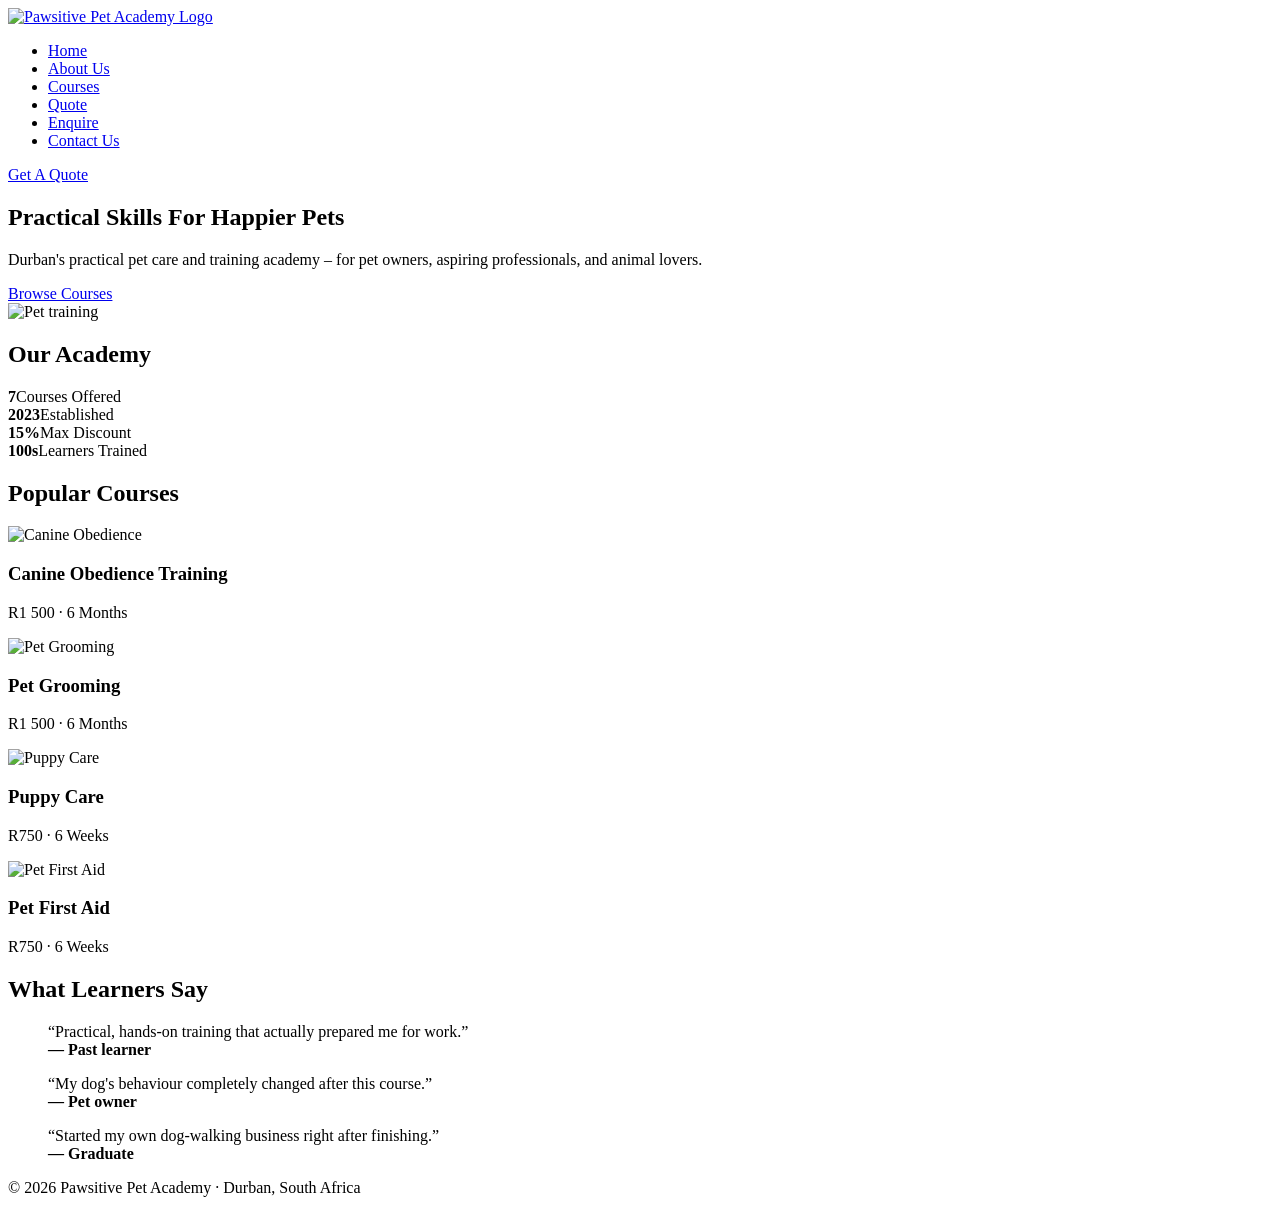
==== index.html @ f223840f "intial commit" ====
<!DOCTYPE html>
<html lang="en">
<head><meta charset="UTF-8"><meta name="viewport" content="width=device-width, initial-scale=1.0"><title>Home | Pawsitive Pet Academy</title><link rel="stylesheet" href="css/style.css"></head>
<body>
<header><nav><a href="index.html" class="logo"><img src="images/logo.png" alt="Pawsitive Pet Academy Logo"></a><ul><li><a href="index.html">Home</a></li><li><a href="about.html">About Us</a></li><li><a href="courses.html">Courses</a></li><li><a href="quote.html">Quote</a></li><li><a href="enquire.html">Enquire</a></li><li><a href="contact.html">Contact Us</a></li></ul><a href="quote.html" class="button">Get A Quote</a></nav></header>
<main>
<section class="hero"><div><h1>Practical Skills For Happier Pets</h1><p>Durban's practical pet care and training academy – for pet owners, aspiring professionals, and animal lovers.</p><a href="courses.html" class="button">Browse Courses</a></div><img src="images/pet-training.jpg" alt="Pet training"></section>
<section><h2>Our Academy</h2><div class="stats"><div><strong>7</strong><span>Courses Offered</span></div><div><strong>2023</strong><span>Established</span></div><div><strong>15%</strong><span>Max Discount</span></div><div><strong>100s</strong><span>Learners Trained</span></div></div></section>
<section><h2>Popular Courses</h2><div class="cards"><article><img src="images/obedience.jpg" alt="Canine Obedience"><h3>Canine Obedience Training</h3><p>R1 500 · 6 Months</p></article><article><img src="images/grooming.jpg" alt="Pet Grooming"><h3>Pet Grooming</h3><p>R1 500 · 6 Months</p></article><article><img src="images/puppy.jpg" alt="Puppy Care"><h3>Puppy Care</h3><p>R750 · 6 Weeks</p></article><article><img src="images/first-aid.jpg" alt="Pet First Aid"><h3>Pet First Aid</h3><p>R750 · 6 Weeks</p></article></div></section>
<section><h2>What Learners Say</h2><div class="cards"><blockquote>“Practical, hands-on training that actually prepared me for work.”<br><strong>— Past learner</strong></blockquote><blockquote>“My dog's behaviour completely changed after this course.”<br><strong>— Pet owner</strong></blockquote><blockquote>“Started my own dog-walking business right after finishing.”<br><strong>— Graduate</strong></blockquote></div></section>
</main><footer><p>© 2026 Pawsitive Pet Academy · Durban, South Africa</p></footer>
</body></html>
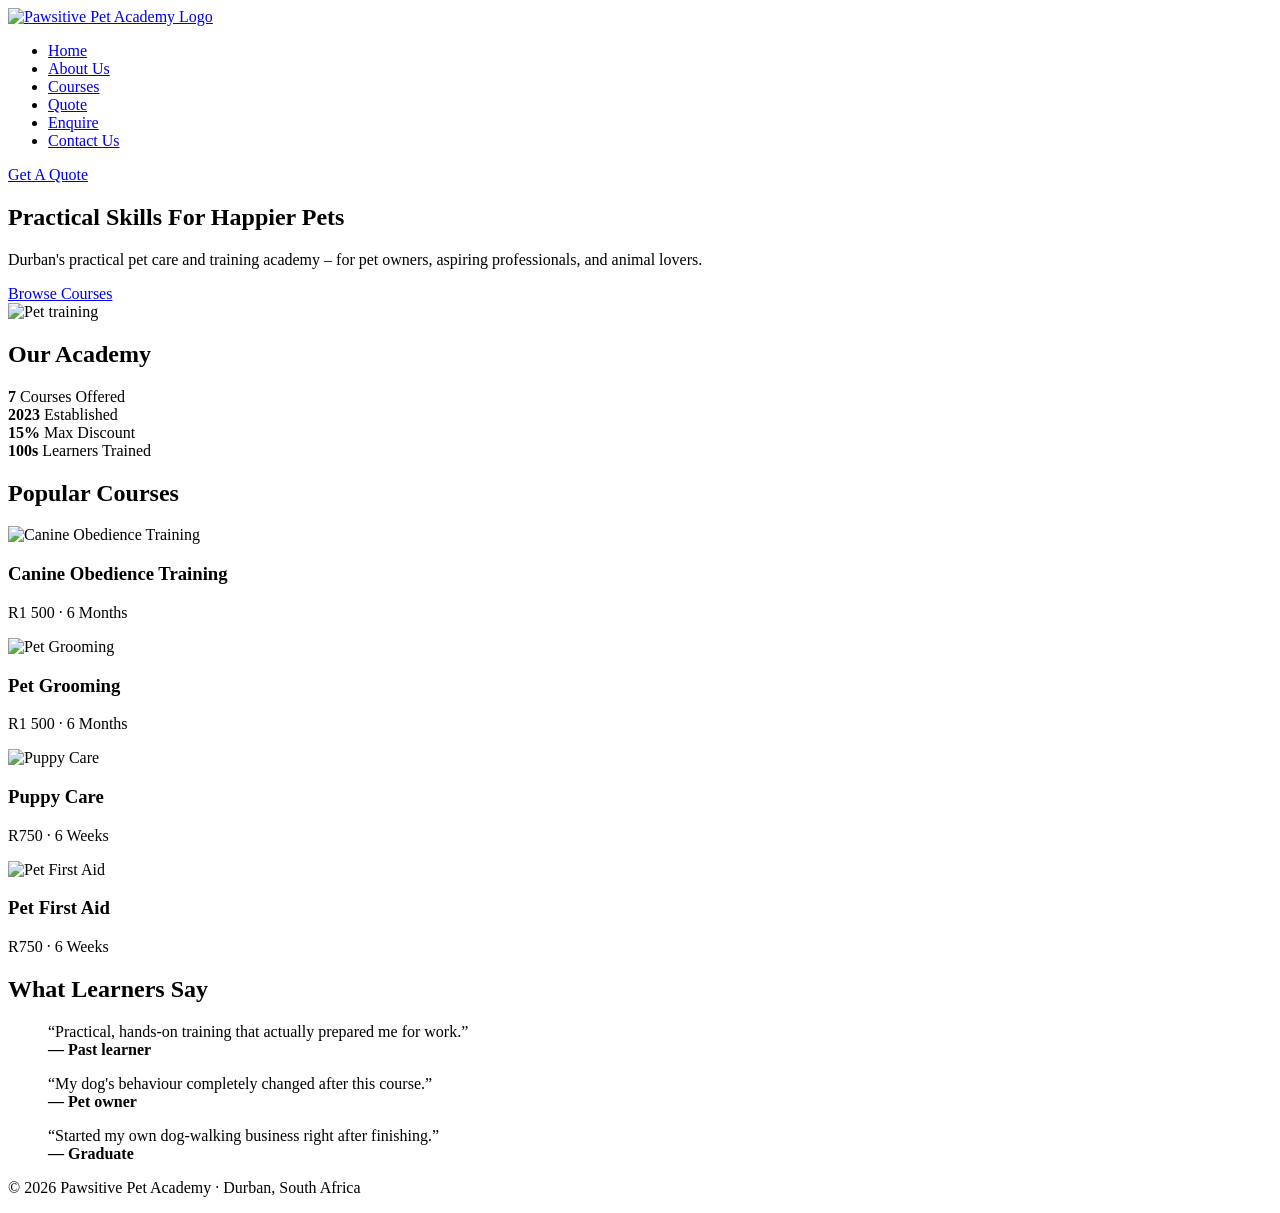
==== commit 5d41b268: "commit" ====
--- a/index.html
+++ b/index.html
@@ -1,12 +1,195 @@
 <!DOCTYPE html>
 <html lang="en">
-<head><meta charset="UTF-8"><meta name="viewport" content="width=device-width, initial-scale=1.0"><title>Home | Pawsitive Pet Academy</title><link rel="stylesheet" href="css/style.css"></head>
+
+<head>
+    <meta charset="UTF-8">
+    <meta name="viewport" content="width=device-width, initial-scale=1.0">
+
+    <title>Home | Pawsitive Pet Academy</title>
+
+    <link rel="stylesheet" href="css/style.css">
+</head>
+
 <body>
-<header><nav><a href="index.html" class="logo"><img src="images/logo.png" alt="Pawsitive Pet Academy Logo"></a><ul><li><a href="index.html">Home</a></li><li><a href="about.html">About Us</a></li><li><a href="courses.html">Courses</a></li><li><a href="quote.html">Quote</a></li><li><a href="enquire.html">Enquire</a></li><li><a href="contact.html">Contact Us</a></li></ul><a href="quote.html" class="button">Get A Quote</a></nav></header>
-<main>
-<section class="hero"><div><h1>Practical Skills For Happier Pets</h1><p>Durban's practical pet care and training academy – for pet owners, aspiring professionals, and animal lovers.</p><a href="courses.html" class="button">Browse Courses</a></div><img src="images/pet-training.jpg" alt="Pet training"></section>
-<section><h2>Our Academy</h2><div class="stats"><div><strong>7</strong><span>Courses Offered</span></div><div><strong>2023</strong><span>Established</span></div><div><strong>15%</strong><span>Max Discount</span></div><div><strong>100s</strong><span>Learners Trained</span></div></div></section>
-<section><h2>Popular Courses</h2><div class="cards"><article><img src="images/obedience.jpg" alt="Canine Obedience"><h3>Canine Obedience Training</h3><p>R1 500 · 6 Months</p></article><article><img src="images/grooming.jpg" alt="Pet Grooming"><h3>Pet Grooming</h3><p>R1 500 · 6 Months</p></article><article><img src="images/puppy.jpg" alt="Puppy Care"><h3>Puppy Care</h3><p>R750 · 6 Weeks</p></article><article><img src="images/first-aid.jpg" alt="Pet First Aid"><h3>Pet First Aid</h3><p>R750 · 6 Weeks</p></article></div></section>
-<section><h2>What Learners Say</h2><div class="cards"><blockquote>“Practical, hands-on training that actually prepared me for work.”<br><strong>— Past learner</strong></blockquote><blockquote>“My dog's behaviour completely changed after this course.”<br><strong>— Pet owner</strong></blockquote><blockquote>“Started my own dog-walking business right after finishing.”<br><strong>— Graduate</strong></blockquote></div></section>
-</main><footer><p>© 2026 Pawsitive Pet Academy · Durban, South Africa</p></footer>
-</body></html>
+
+    <header>
+        <nav>
+
+            <a href="index.html" class="logo">
+                <img src="images/logo.png" alt="Pawsitive Pet Academy Logo">
+            </a>
+
+            <ul>
+                <li><a href="index.html">Home</a></li>
+                <li><a href="about.html">About Us</a></li>
+                <li><a href="courses.html">Courses</a></li>
+                <li><a href="quote.html">Quote</a></li>
+                <li><a href="enquire.html">Enquire</a></li>
+                <li><a href="contact.html">Contact Us</a></li>
+            </ul>
+
+            <a href="quote.html" class="button">Get A Quote</a>
+
+        </nav>
+    </header>
+
+
+    <main>
+
+        <!-- Hero -->
+        <section class="hero">
+
+            <div>
+                <h1>Practical Skills For Happier Pets</h1>
+
+                <p>
+                    Durban's practical pet care and training academy –
+                    for pet owners, aspiring professionals, and animal lovers.
+                </p>
+
+                <a href="courses.html" class="button">
+                    Browse Courses
+                </a>
+            </div>
+
+            <img src="images/pet-training.jpg" alt="Pet training">
+
+        </section>
+
+
+        <!-- Statistics -->
+        <section>
+
+            <h2>Our Academy</h2>
+
+            <div class="stats">
+
+                <div>
+                    <strong>7</strong>
+                    <span>Courses Offered</span>
+                </div>
+
+                <div>
+                    <strong>2023</strong>
+                    <span>Established</span>
+                </div>
+
+                <div>
+                    <strong>15%</strong>
+                    <span>Max Discount</span>
+                </div>
+
+                <div>
+                    <strong>100s</strong>
+                    <span>Learners Trained</span>
+                </div>
+
+            </div>
+
+        </section>
+
+
+        <!-- Popular Courses -->
+        <section>
+
+            <h2>Popular Courses</h2>
+
+            <div class="cards">
+
+                <article>
+
+                    <img src="images/obedience.jpg"
+                         alt="Canine Obedience Training">
+
+                    <h3>Canine Obedience Training</h3>
+
+                    <p>R1 500 · 6 Months</p>
+
+                </article>
+
+
+                <article>
+
+                    <img src="images/grooming.jpg"
+                         alt="Pet Grooming">
+
+                    <h3>Pet Grooming</h3>
+
+                    <p>R1 500 · 6 Months</p>
+
+                </article>
+
+
+                <article>
+
+                    <img src="images/puppy.jpg"
+                         alt="Puppy Care">
+
+                    <h3>Puppy Care</h3>
+
+                    <p>R750 · 6 Weeks</p>
+
+                </article>
+
+
+                <article>
+
+                    <img src="images/first-aid.jpg"
+                         alt="Pet First Aid">
+
+                    <h3>Pet First Aid</h3>
+
+                    <p>R750 · 6 Weeks</p>
+
+                </article>
+
+            </div>
+
+        </section>
+
+
+        <!-- Testimonials -->
+        <section>
+
+            <h2>What Learners Say</h2>
+
+            <div class="cards">
+
+                <blockquote>
+                    “Practical, hands-on training that actually
+                    prepared me for work.”
+                    <br>
+                    <strong>— Past learner</strong>
+                </blockquote>
+
+                <blockquote>
+                    “My dog's behaviour completely changed
+                    after this course.”
+                    <br>
+                    <strong>— Pet owner</strong>
+                </blockquote>
+
+                <blockquote>
+                    “Started my own dog-walking business
+                    right after finishing.”
+                    <br>
+                    <strong>— Graduate</strong>
+                </blockquote>
+
+            </div>
+
+        </section>
+
+    </main>
+
+
+    <footer>
+
+        <p>
+            © 2026 Pawsitive Pet Academy · Durban, South Africa
+        </p>
+
+    </footer>
+
+</body>
+</html>
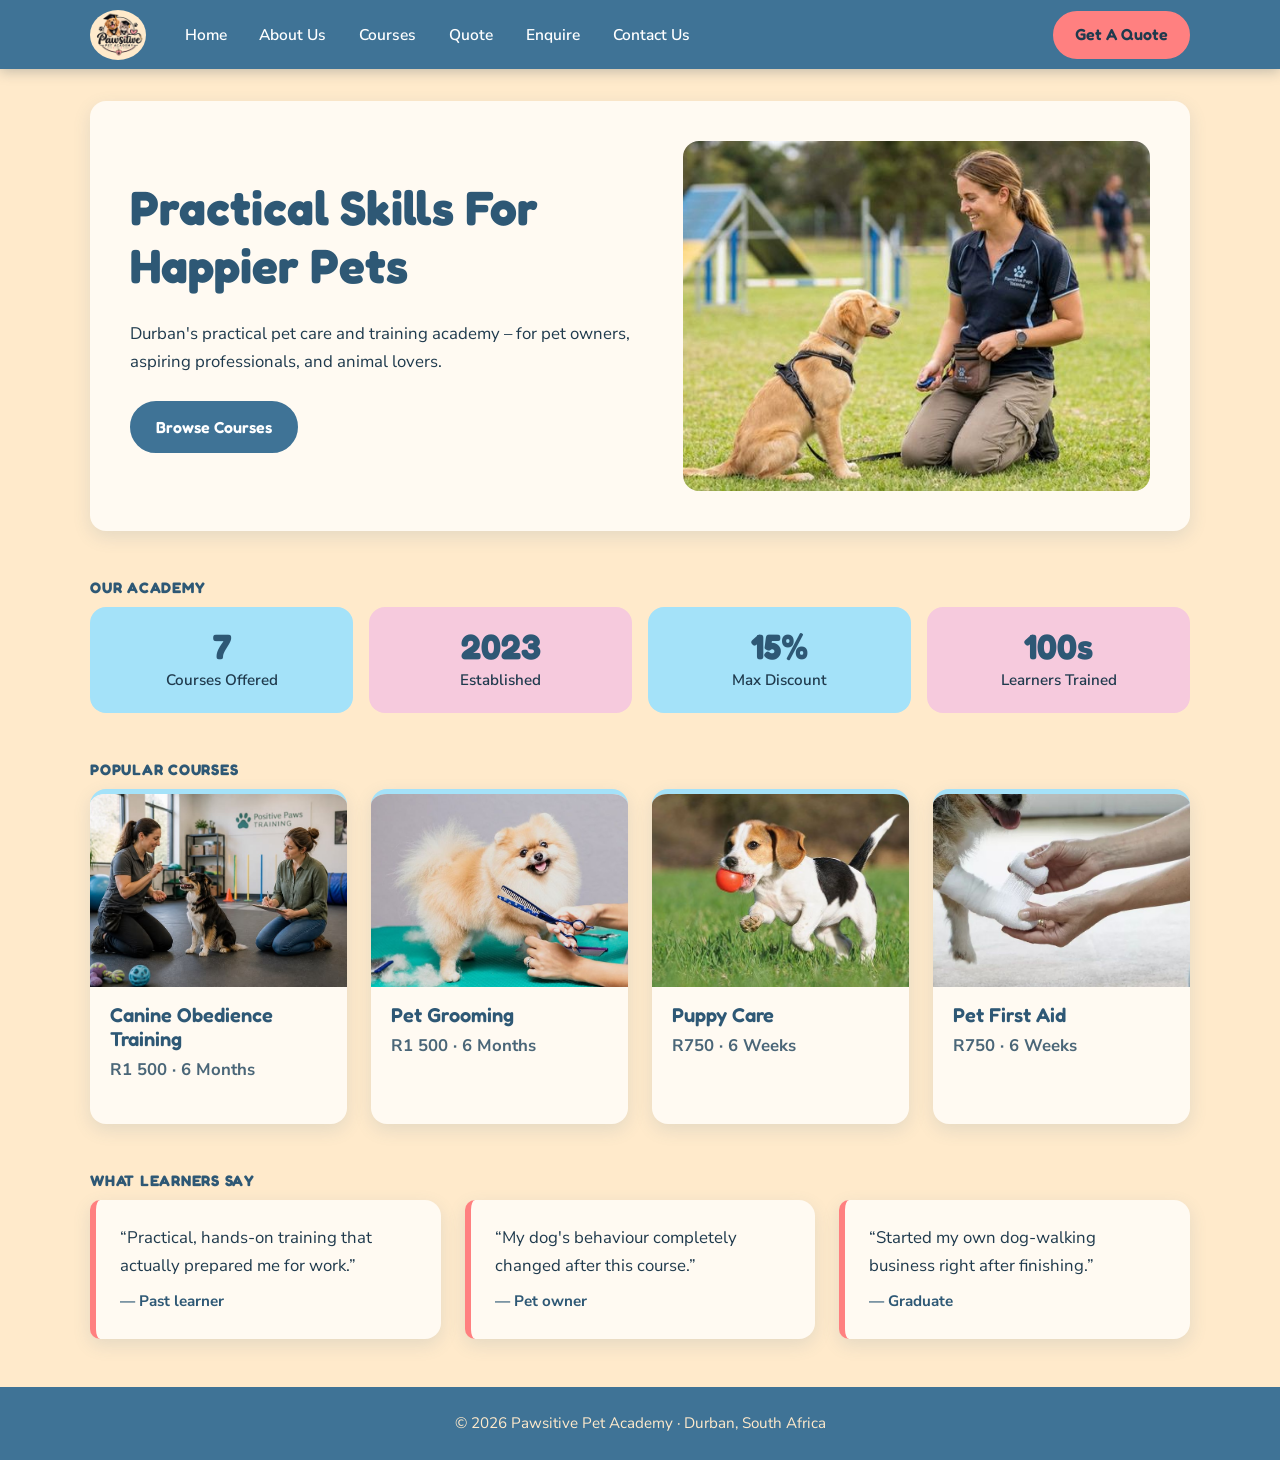
==== commit 914ca5ec: "Updated code for functionality." ====
--- a/index.html
+++ b/index.html
@@ -8,27 +8,28 @@
     <title>Home | Pawsitive Pet Academy</title>
 
     <link rel="stylesheet" href="css/style.css">
+    <script src="js/script.js" defer></script>
 </head>
 
-<body>
+<body class="home">
 
     <header>
         <nav>
 
             <a href="index.html" class="logo">
-                <img src="images/logo.png" alt="Pawsitive Pet Academy Logo">
+                <img src="images/pawsitive-logo-0.1.png" alt="Pawsitive Pet Academy Logo">
             </a>
-
+      
             <ul>
                 <li><a href="index.html">Home</a></li>
                 <li><a href="about.html">About Us</a></li>
                 <li><a href="courses.html">Courses</a></li>
-                <li><a href="quote.html">Quote</a></li>
+                <li><a href="calculate-fees.html">Quote</a></li>
                 <li><a href="enquire.html">Enquire</a></li>
                 <li><a href="contact.html">Contact Us</a></li>
             </ul>
 
-            <a href="quote.html" class="button">Get A Quote</a>
+            <a href="calculate-fees.html" class="button">Get A Quote</a>
 
         </nav>
     </header>
@@ -52,7 +53,7 @@
                 </a>
             </div>
 
-            <img src="images/pet-training.jpg" alt="Pet training">
+            <img src="images/home-pg-image.jpeg" alt="Pet training">
 
         </section>
 
@@ -98,7 +99,7 @@
 
                 <article>
 
-                    <img src="images/obedience.jpg"
+                    <img src="images/canine-obedience- training.jpeg"
                          alt="Canine Obedience Training">
 
                     <h3>Canine Obedience Training</h3>
@@ -110,7 +111,7 @@
 
                 <article>
 
-                    <img src="images/grooming.jpg"
+                    <img src="images/pet-grooming.jpeg"
                          alt="Pet Grooming">
 
                     <h3>Pet Grooming</h3>
@@ -122,7 +123,7 @@
 
                 <article>
 
-                    <img src="images/puppy.jpg"
+                    <img src="images/puppy-care.jpeg"
                          alt="Puppy Care">
 
                     <h3>Puppy Care</h3>
@@ -134,7 +135,7 @@
 
                 <article>
 
-                    <img src="images/first-aid.jpg"
+                    <img src="images/pet-first-aid.jpeg"
                          alt="Pet First Aid">
 
                     <h3>Pet First Aid</h3>
--- a/css/style.css
+++ b/css/style.css
@@ -0,0 +1,1027 @@
+@import url("https://fonts.googleapis.com/css2?family=Fredoka:wght@500;600;700&family=Nunito+Sans:wght@400;600;700&display=swap");
+
+
+:root {
+    --blue-light: #A4E2F9;   
+    --blue:       #3F7396;   
+    --peach:      #FFEACB;   
+    --coral:      #FF8080;   
+    --pink:       #F6CADD;   
+
+    
+    --navy:       #1F3A4D;   
+    --navy-soft:  #4A6678;   
+    --blue-deep:  #2E5875;   
+    --coral-deep: #F26666;   
+    --paper:      #FFFAF2;   
+    --line:       #F0D5A8;   
+     --error:      #B42318;
+    --error-bg:   #FDECEA;
+
+    --font-head: "Fredoka", "Trebuchet MS", system-ui, sans-serif;
+    --font-body: "Nunito Sans", "Segoe UI", system-ui, sans-serif;
+
+    --radius: 16px;
+    --radius-sm: 10px;
+    --shadow: 0 6px 18px rgba(63, 115, 150, 0.14);
+    --max: 1100px;
+}
+*::before,
+*::after {
+    box-sizing: border-box;
+}
+
+[hidden] {
+    display: none !important;
+}
+
+.visually-hidden {
+    position: absolute;
+    width: 1px;
+    height: 1px;
+    margin: -1px;
+    padding: 0;
+    overflow: hidden;
+    clip: rect(0 0 0 0);
+    white-space: nowrap;
+    border: 0;
+}
+
+html {
+    scroll-behavior: smooth;
+}
+
+body {
+    margin: 0;
+    min-height: 100vh;
+    display: flex;
+    flex-direction: column;
+    font-family: var(--font-body);
+    font-size: 1.05rem;
+    line-height: 1.65;
+    color: var(--navy);
+    background: var(--peach);
+}
+
+img {
+    display: block;
+    max-width: 100%;
+    height: auto;
+}
+
+a {
+    color: var(--blue-deep);
+}
+
+a:hover {
+    color: var(--blue);
+}
+
+:focus-visible {
+    outline: 3px solid var(--coral);
+    outline-offset: 3px;
+}
+
+h1,
+h2,
+h3 {
+    margin: 0 0 0.55em;
+    font-family: var(--font-head);
+    line-height: 1.2;
+    color: var(--blue-deep);
+}
+
+h1 { font-size: clamp(2rem, 4.5vw, 3rem);  font-weight: 700; }
+h2 { font-size: clamp(1.5rem, 3vw, 2rem);  font-weight: 600; }
+h3 { font-size: 1.25rem;                   font-weight: 600; }
+
+p {
+    margin: 0 0 1em;
+    max-width: 70ch;
+}
+
+ul {
+    padding-left: 1.25rem;
+}
+
+
+header {
+    position: sticky;
+    top: 0;
+    z-index: 100;
+    background: var(--blue);
+    box-shadow: 0 3px 12px rgba(31, 58, 77, 0.25);
+}
+
+nav {
+    max-width: var(--max);
+    margin: 0 auto;
+    padding: 0.6rem 1.25rem;
+    display: flex;
+    align-items: center;
+    gap: 1.5rem;
+    flex-wrap: wrap;
+}
+
+.logo img {
+    height: 50px;
+    width: auto;
+    border-radius: 50%;          
+    background: var(--paper);
+}
+
+nav ul {
+    list-style: none;
+    margin: 0 auto 0 0;
+    padding: 0;
+    display: flex;
+    flex-wrap: wrap;
+    gap: 0.25rem;
+}
+
+nav ul a {
+    display: block;
+    padding: 0.45rem 0.9rem;
+    border-radius: 999px;
+    color: #fff;
+    font-size: 0.97rem;
+    font-weight: 600;
+    text-decoration: none;
+    transition: background 0.2s, color 0.2s;
+}
+
+nav ul a:hover,
+nav ul a[aria-current="page"] {
+    background: var(--blue-light);
+    color: var(--navy);
+}
+
+nav :focus-visible {
+    outline-color: var(--blue-light);
+}
+ 
+.nav-badge {
+    display: inline-block;
+    min-width: 1.35rem;
+    margin-left: 0.35rem;
+    padding: 0 0.35rem;
+    border-radius: 999px;
+    background: var(--coral);
+    color: #fff;
+    font-size: 0.75rem;
+    line-height: 1.35rem;
+    text-align: center;
+}
+
+.button,
+button.button {
+    display: inline-block;
+    padding: 0.7rem 1.5rem;
+    border: 2px solid var(--blue);
+    border-radius: 999px;
+    background: var(--blue);
+    color: #fff;
+    font-family: var(--font-head);
+    font-size: 1rem;
+    font-weight: 600;
+    text-decoration: none;
+    cursor: pointer;
+    transition: background 0.2s, border-color 0.2s, color 0.2s, transform 0.15s;
+}
+
+.button:hover,
+button.button:hover {
+    background: var(--blue-deep);
+    border-color: var(--blue-deep);
+    color: #fff;
+    transform: translateY(-1px);
+}
+nav > .button {
+    padding: 0.55rem 1.25rem;
+    background: var(--coral);
+    border-color: var(--coral);
+    color: var(--navy);
+}
+nav > .button:hover {
+    background: var(--coral-deep);
+    border-color: var(--coral-deep);
+    color: var(--navy);
+}
+.button + .button {
+    background: transparent;
+    color: var(--blue-deep);
+}
+.button + .button:hover {
+    background: var(--blue-light);
+    border-color: var(--blue);
+    color: var(--navy);
+}
+
+.button.coral,
+form .button {
+    background: var(--coral);
+    border-color: var(--coral);
+    color: #fff;
+}
+.button.coral:hover,
+form .button:hover {
+    background: var(--coral-deep);
+    border-color: var(--coral-deep);
+    color: #fff;
+}
+
+main {
+    flex: 1;
+    width: 100%;
+    max-width: var(--max);
+    margin: 0 auto;
+    padding: 2rem 1.25rem 3rem;
+}
+
+main > section {
+    margin-bottom: 3rem;
+}
+main > section:last-child {
+    margin-bottom: 0;
+}
+
+.centered {
+    text-align: center;
+}
+.centered p {
+    margin-left: auto;
+    margin-right: auto;
+}
+.centered form {
+    text-align: left;
+}
+
+.hero {
+    display: grid;
+    grid-template-columns: 1.1fr 1fr;
+    gap: 2.5rem;
+    align-items: center;
+    padding: 2.5rem;
+    background: var(--paper);
+    border-radius: var(--radius);
+    box-shadow: var(--shadow);
+}
+.hero img {
+    width: 100%;
+    aspect-ratio: 4 / 3;
+    object-fit: cover;
+    border-radius: var(--radius);
+}
+
+.hero .button {
+    margin: 0.5rem 0.5rem 0 0;
+}
+
+.hero ul {
+    margin: 0 0 1.5rem;
+}
+
+.hero li {
+    margin-bottom: 0.3rem;
+}
+.stats {
+    display: grid;
+    grid-template-columns: repeat(auto-fit, minmax(150px, 1fr));
+    gap: 1rem;
+}
+
+.stats div {
+    padding: 1.25rem 1rem;
+    border-radius: var(--radius);
+    background: var(--blue-light);
+    text-align: center;
+}
+.stats div:nth-child(even) {
+    background: var(--pink);
+}
+.stats strong {
+    display: block;
+    font-family: var(--font-head);
+    font-size: 2.2rem;
+    line-height: 1.1;
+    color: var(--blue-deep);
+}
+.stats span {
+    font-size: 0.95rem;
+    font-weight: 600;
+}
+.cards {
+    display: grid;
+    grid-template-columns: repeat(auto-fit, minmax(230px, 1fr));
+    gap: 1.5rem;
+}
+.cards article {
+    display: flex;
+    flex-direction: column;
+    padding: 1.25rem 1.25rem 1.5rem;
+    overflow: hidden;
+    background: var(--paper);
+    border-top: 5px solid var(--blue-light);
+    border-radius: var(--radius);
+    box-shadow: var(--shadow);
+}
+.cards article img {
+    width: calc(100% + 2.5rem);
+    max-width: none;
+    margin: -1.25rem -1.25rem 1rem;
+    aspect-ratio: 4 / 3;
+    object-fit: cover;
+}
+.cards article h3 {
+    margin-bottom: 0.3rem;
+}
+.cards article p {
+    color: var(--navy-soft);
+    font-weight: 700;
+}
+.cards article .button {
+    margin-top: auto;
+    align-self: flex-start;
+    padding: 0.4rem 0.8rem;
+    background: #fff;
+    border-color: var(--blue);
+    color: var(--blue-deep);
+    font-size: 0.85rem;
+    text-align: center;
+}
+
+.cards article .button::after {
+    content: " \2192";
+}
+.cards article .button:hover {
+    background: var(--blue-light);
+    border-color: var(--blue);
+    color: var(--navy);
+}
+
+.info-box {
+    display: flex;
+    align-items: center;
+    justify-content: center;
+    padding: 1rem;
+    background: var(--blue-light);
+    border-radius: var(--radius-sm);
+    text-align: center;
+    font-size: 0.92rem;
+}
+.info-box p {
+    margin: 0;
+}
+
+.tabs {
+    display: inline-flex;
+    margin: 0.5rem 0 1.75rem;
+    overflow: hidden;
+    background: #fff;
+    border: 1.5px solid var(--navy);
+    border-radius: 999px;
+}
+.tabs a {
+    padding: 0.4rem 1.2rem;
+    border-left: 1.5px solid var(--navy);
+    color: var(--ink);
+    font-size: 0.85rem;
+    font-weight: 700;
+    text-decoration: none;
+}
+.tabs a:first-child {
+    border-left: 0;
+}
+.tabs a:hover {
+    background: var(--blue-light);
+    color: var(--navy);
+}
+.tabs a[aria-current="page"] {
+    background: var(--blue);
+    color: #fff;
+}
+
+blockquote {
+    margin: 0;
+    padding: 1.5rem;
+    background: var(--paper);
+    border-left: 6px solid var(--coral);
+    border-radius: var(--radius-sm) var(--radius) var(--radius) var(--radius-sm);
+    box-shadow: var(--shadow);
+}
+
+blockquote strong {
+    display: inline-block;
+    margin-top: 0.6rem;
+    color: var(--blue-deep);
+    font-size: 0.95rem;
+}
+
+main > section:not(.hero) > h1 {
+    margin-bottom: 0.4em;
+}
+
+main > section:not(.hero) > h2 {
+    margin-top: 1.8em;
+}
+
+body.home main h2,
+body.about main h2 {
+    margin: 1.4rem 0 0.6rem;
+    color: var(--blue-deep);
+    font-size: 0.95rem;
+    font-weight: 800;
+    letter-spacing: 0.05em;
+    text-transform: uppercase;
+}
+
+body.about .hero > img {
+    order: -1;                       
+}
+
+ul.goals,
+ul.values,
+ul.serve {
+    list-style: none;
+    margin: 0 0 1.5rem;
+    padding: 0;
+    display: flex;
+    flex-wrap: wrap;
+    justify-content: center;
+    gap: 0.6rem;
+}
+ 
+ul.goals li {
+    padding: 0.5rem 1.1rem;
+    border-radius: 22px;
+    background: var(--coral);
+    color: var(--navy);
+    font-size: 0.92rem;
+    font-weight: 700;
+}
+ 
+ul.values li {
+    padding: 0.6rem 1.3rem;
+    border-radius: var(--radius-sm);
+    font-size: 0.8rem;
+    font-weight: 800;
+    letter-spacing: 0.03em;
+    text-transform: uppercase;
+}
+ul.values li:nth-child(1) { background: var(--blue);       color: #fff; }
+ul.values li:nth-child(2) { background: var(--coral);      color: var(--navy); }
+ul.values li:nth-child(3) { background: var(--blue-light); color: var(--navy); }
+ul.values li:nth-child(4) { background: var(--blue);       color: #fff; }
+ul.values li:nth-child(5) { background: var(--coral);      color: var(--navy); }
+
+ul.serve li {
+    padding: 0.45rem 1.1rem;
+    border-radius: 999px;
+    background: var(--blue-light);
+    color: var(--navy);
+    font-size: 0.88rem;
+    font-weight: 700;
+}
+
+.course-facts {
+    display: flex;
+    flex-wrap: wrap;
+    gap: 1rem;
+    margin: 0 0 1.25rem;
+}
+.course-facts span {
+    flex: 1 1 8rem;
+    padding: 0.5rem 1rem;
+    border: 2px solid var(--blue);
+    border-radius: var(--radius-sm);
+    color: var(--blue);
+    font-size: 1.1rem;
+    font-weight: 800;
+    text-align: center;
+}
+.course-detail h2 {
+    margin: 1rem 0 0.3rem;
+    font-size: 1.15rem;
+    font-weight: 600;
+}
+.button-row {
+    display: flex;
+    flex-wrap: wrap;
+    gap: 0.75rem;
+    margin: 1rem 0 0.75rem;
+}
+.button-row .button {
+    margin: 0;
+}
+.course-detail .hero-faq {
+    display: block;
+    width: fit-content;
+    margin: 0.25rem auto 0;
+}
+
+form {
+    max-width: 560px;
+    margin-top: 1.5rem;
+    padding: 2rem;
+    background: var(--paper);
+    border-radius: var(--radius);
+    box-shadow: var(--shadow);
+}
+
+label {
+    display: block;
+    margin: 1.1rem 0 0.35rem;
+    font-weight: 700;
+}
+
+label:first-of-type {
+    margin-top: 0;
+}
+
+input,
+select,
+textarea {
+    width: 100%;
+    padding: 0.7rem 0.85rem;
+    font: inherit;
+    color: var(--navy);
+    background: #fff;
+    border: 2px solid var(--line);
+    border-radius: var(--radius-sm);
+    transition: border-color 0.2s, box-shadow 0.2s;
+}
+
+input:focus,
+select:focus,
+textarea:focus {
+    outline: none;
+    border-color: var(--blue);
+    box-shadow: 0 0 0 3px var(--blue-light);
+}
+
+textarea {
+    resize: vertical;
+}
+
+input,
+select,
+textarea {
+    scroll-margin-top: 120px;
+}
+ 
+form .button {
+    margin-top: 1.5rem;
+}
+
+input.invalid,
+select.invalid,
+textarea.invalid {
+    border-color: var(--error);
+    background: var(--error-bg);
+}
+.field-error {
+    display: block;
+    margin-top: 0.3rem;
+    color: var(--error);
+    font-size: 0.88rem;
+    font-weight: 600;
+}
+.field-error:empty {
+    display: none;
+}
+
+.status {
+    max-width: none;
+    margin: 0 0 1rem;
+    padding: 0.75rem 1rem;
+    background: var(--blue-light);
+    color: var(--navy);
+    border-radius: var(--radius-sm);
+    font-weight: 600;
+}
+.status.error {
+    background: var(--error-bg);
+    border: 1px solid #F3B5B0;
+    color: var(--error);
+}
+.status a {
+    font-weight: 800;
+}
+.centered .status {
+    max-width: 680px;
+}
+
+details {
+    max-width: 760px;
+    margin-bottom: 0.8rem;
+    background: var(--paper);
+    border: 2px solid var(--line);
+    border-radius: var(--radius-sm);
+}
+
+details[open] {
+    border-color: var(--blue-light);
+}
+
+summary {
+    display: flex;
+    justify-content: space-between;
+    align-items: center;
+    gap: 1rem;
+    padding: 1rem 1.25rem;
+    font-family: var(--font-head);
+    font-size: 1.1rem;
+    font-weight: 500;
+    color: var(--blue-deep);
+    list-style: none;
+    cursor: pointer;
+}
+
+summary::-webkit-details-marker {
+    display: none;
+}
+
+summary::after {
+    content: "+";
+    flex: none;
+    width: 1.8rem;
+    height: 1.8rem;
+    display: grid;
+    place-items: center;
+    border-radius: 50%;
+    background: var(--blue-light);
+    color: var(--navy);
+    font-size: 1.3rem;
+    line-height: 1;
+}
+
+details[open] summary::after {
+    content: "\2212";            
+    background: var(--coral);
+}
+
+details[open] summary {
+    border-bottom: 2px solid var(--line);
+}
+
+details p {
+    margin: 0;
+    padding: 1rem 1.25rem 0.25rem;
+}
+
+.contact {
+    display: grid;
+    grid-template-columns: 1fr 1fr;
+    grid-template-areas:
+        "map title"
+        "map info";
+    grid-template-rows: auto 1fr;
+    column-gap: 2.5rem;
+}
+.contact > h1 {
+    grid-area: title;
+    font-size: 1.5rem;
+}
+
+.contact-map {
+    grid-area: map;
+}
+.contact-info {
+    grid-area: info;
+}
+
+.contact-map iframe {
+    width: 100%;
+    height: 380px;
+    border: 0;
+    border-radius: var(--radius);
+    box-shadow: var(--shadow);
+}
+
+.contact-info {
+    margin-top: 1.5rem;
+    padding: 1.75rem 2rem;
+    background: var(--paper);
+    border-radius: var(--radius);
+    box-shadow: var(--shadow);
+}
+
+.contact-info h2:not(:first-child) {
+    margin-top: 1.5rem;
+}
+
+.contact-info p {
+    margin-bottom: 0.5rem;
+}
+
+.icon {
+    flex: none;
+    display: grid;
+    place-items: center;
+    width: 2.1rem;
+    height: 2.1rem;
+    border-radius: 50%;
+    background: var(--blue-light);
+    font-size: 1rem;
+}
+.icon.coral { background: var(--coral); }
+.icon.blue  { background: var(--blue); }
+.icon.white { background: #fff; }
+
+.social {
+    display: flex;
+    gap: 1.1rem;
+    margin: 0.75rem 0 0;
+    padding: 0;
+    list-style: none;
+}
+.social img {
+    width: 34px;
+    height: 34px;
+    border-radius: 8px;
+    object-fit: cover;
+}
+
+.selection-layout {
+    display: grid;
+    grid-template-columns: 1.4fr 1fr;
+    gap: 2rem;
+    align-items: start;
+}
+ 
+.course-table {
+    width: 100%;
+    border-collapse: separate;
+    border-spacing: 0 0.6rem;
+}
+.course-table td {
+    padding: 0.7rem 1rem;
+    background: var(--blue-light);
+    border-top: 1.5px solid var(--navy);
+    border-bottom: 1.5px solid var(--navy);
+    font-size: 0.92rem;
+    font-weight: 700;
+}
+.course-table td:first-child {
+    border-left: 1.5px solid var(--navy);
+    border-radius: var(--radius-sm) 0 0 var(--radius-sm);
+}
+.course-table td:last-child {
+    width: 1%;
+    border-right: 1.5px solid var(--navy);
+    border-radius: 0 var(--radius-sm) var(--radius-sm) 0;
+    text-align: right;
+}
+.course-table td:nth-child(2) {
+    white-space: nowrap;
+    text-align: right;
+}
+ 
+.remove-btn {
+    padding: 0.25rem 0.8rem;
+    background: #fff;
+    border: 2px solid var(--blue);
+    border-radius: 8px;
+    color: var(--blue-deep);
+    font: inherit;
+    font-size: 0.85rem;
+    font-weight: 700;
+    cursor: pointer;
+}
+.remove-btn:hover {
+    background: var(--blue);
+    color: #fff;
+}
+ 
+.selection-list .browse {
+    display: block;
+    margin-top: 0.4rem;
+    text-align: center;
+}
+ 
+.selection {
+    padding: 1.5rem;
+    background: #fff;
+    border: 1.5px solid var(--navy);
+    border-radius: var(--radius);
+}
+.selection h2 {
+    margin: 0 0 0.6rem;
+    color: var(--blue-deep);
+    font-size: 1.2rem;
+}
+.discount-bars {
+    display: flex;
+    gap: 0.4rem;
+    margin-bottom: 0.7rem;
+}
+.discount-bars span {
+    flex: 1;
+    height: 0.55rem;
+    border-radius: 999px;
+    background: var(--peach);
+}
+.discount-bars span.on {
+    background: var(--coral);
+}
+.selection .button {
+    display: block;
+    margin-top: 1.2rem;
+    text-align: center;
+}
+.selection .button[aria-disabled="true"] {
+    opacity: 0.6;
+}
+.fine-print {
+    margin: 1rem 0 0;
+    color: var(--navy-soft);
+    font-size: 0.82rem;
+}
+ 
+.summary-table {
+    width: 100%;
+    border-collapse: collapse;
+}
+.summary-table th,
+.summary-table td {
+    padding: 0.3rem 0;
+    font-size: 0.95rem;
+}
+.summary-table th {
+    font-weight: 500;
+    text-align: left;
+}
+.summary-table td {
+    font-weight: 600;
+    text-align: right;
+    white-space: nowrap;
+}
+.summary-table .total th,
+.summary-table .total td {
+    padding-top: 0.6rem;
+    border-top: 1.5px solid var(--navy);
+    font-size: 1.15rem;
+    font-weight: 800;
+}
+
+.status-icon {
+    display: grid;
+    place-items: center;
+    width: 84px;
+    height: 84px;
+    margin: 0 auto 1rem;
+    border-radius: 50%;
+    background: var(--coral);
+    color: #fff;
+    font-size: 2.6rem;
+    font-weight: 800;
+}
+ 
+.ref-box {
+    max-width: 420px;
+    margin: 1.25rem auto;
+    padding: 0.7rem 1rem;
+    background: #fff;
+    border: 2px solid var(--blue);
+    border-radius: var(--radius-sm);
+}
+.ref-box span {
+    display: block;
+    font-size: 0.95rem;
+}
+.ref-box strong {
+    display: block;
+    color: var(--blue);
+    font-size: 1.5rem;
+    line-height: 1.3;
+}
+
+.quote-summary {
+    width: 100%;
+    max-width: 520px;
+    margin: 1.5rem auto;
+    border-collapse: collapse;
+    text-align: left;
+}
+.quote-summary th,
+.quote-summary td {
+    padding: 0.65rem 0.25rem;
+    border-bottom: 1px solid rgba(31, 58, 77, 0.3);
+    font-size: 0.95rem;
+}
+.quote-summary th {
+    font-weight: 400;
+    text-align: left;
+}
+.quote-summary td {
+    text-align: right;
+    white-space: nowrap;
+}
+.quote-summary tfoot th,
+.quote-summary tfoot td {
+    border-bottom: 0;
+    font-weight: 800;
+}
+
+hr {
+    margin: 1rem 0;
+    border: 0;
+    border-top: 2px dashed var(--line);
+}
+
+footer {
+    padding: 1.5rem 1.25rem;
+    background: var(--blue);
+    color: var(--peach);
+    font-size: 0.95rem;
+    text-align: center;
+}
+
+.footer-inner {
+    max-width: var(--max);
+    margin: 0 auto;
+    padding: 0 1.25rem;
+    display: flex;
+    flex-wrap: wrap;
+    align-items: center;
+    justify-content: space-between;
+    gap: 0.6rem 1.5rem;
+}
+
+footer p {
+    max-width: none;
+    margin: 0 auto;
+}
+
+@media (max-width: 860px) {
+    .hero {
+        grid-template-columns: 1fr;
+        padding: 1.75rem;
+    }
+
+    .hero > img,
+        body.about .hero > img {
+        order: -1;              
+    }
+}
+
+.contact {
+        grid-template-columns: 1fr;
+        grid-template-areas:
+            "title"
+            "map"
+            "info";
+        grid-template-rows: auto;
+    }
+ 
+    .contact-map iframe {
+        height: 300px;
+    }
+ 
+    .selection-layout {
+        grid-template-columns: 1fr;
+    }
+
+@media (max-width: 700px) {
+    header {
+        position: static;
+    }
+
+    nav {
+        justify-content: space-between;
+        gap: 0.75rem;
+    }
+
+    nav ul {
+        order: 3;
+        width: 100%;
+        margin: 0;
+        justify-content: center;
+    }
+
+    form,
+    .selection {
+        padding: 1.4rem;
+    }
+ 
+    .footer-inner {
+        justify-content: center;
+        text-align: center;
+    }
+ 
+    .footer-links {
+        justify-content: center;
+        gap: 0.3rem 1rem;
+    }
+ 
+    .footer-links li + li::before {
+        display: none;
+    }
+}
+
+@media (prefers-reduced-motion: reduce) {
+    * {
+        transition: none !important;
+        scroll-behavior: auto !important;
+    }
+}
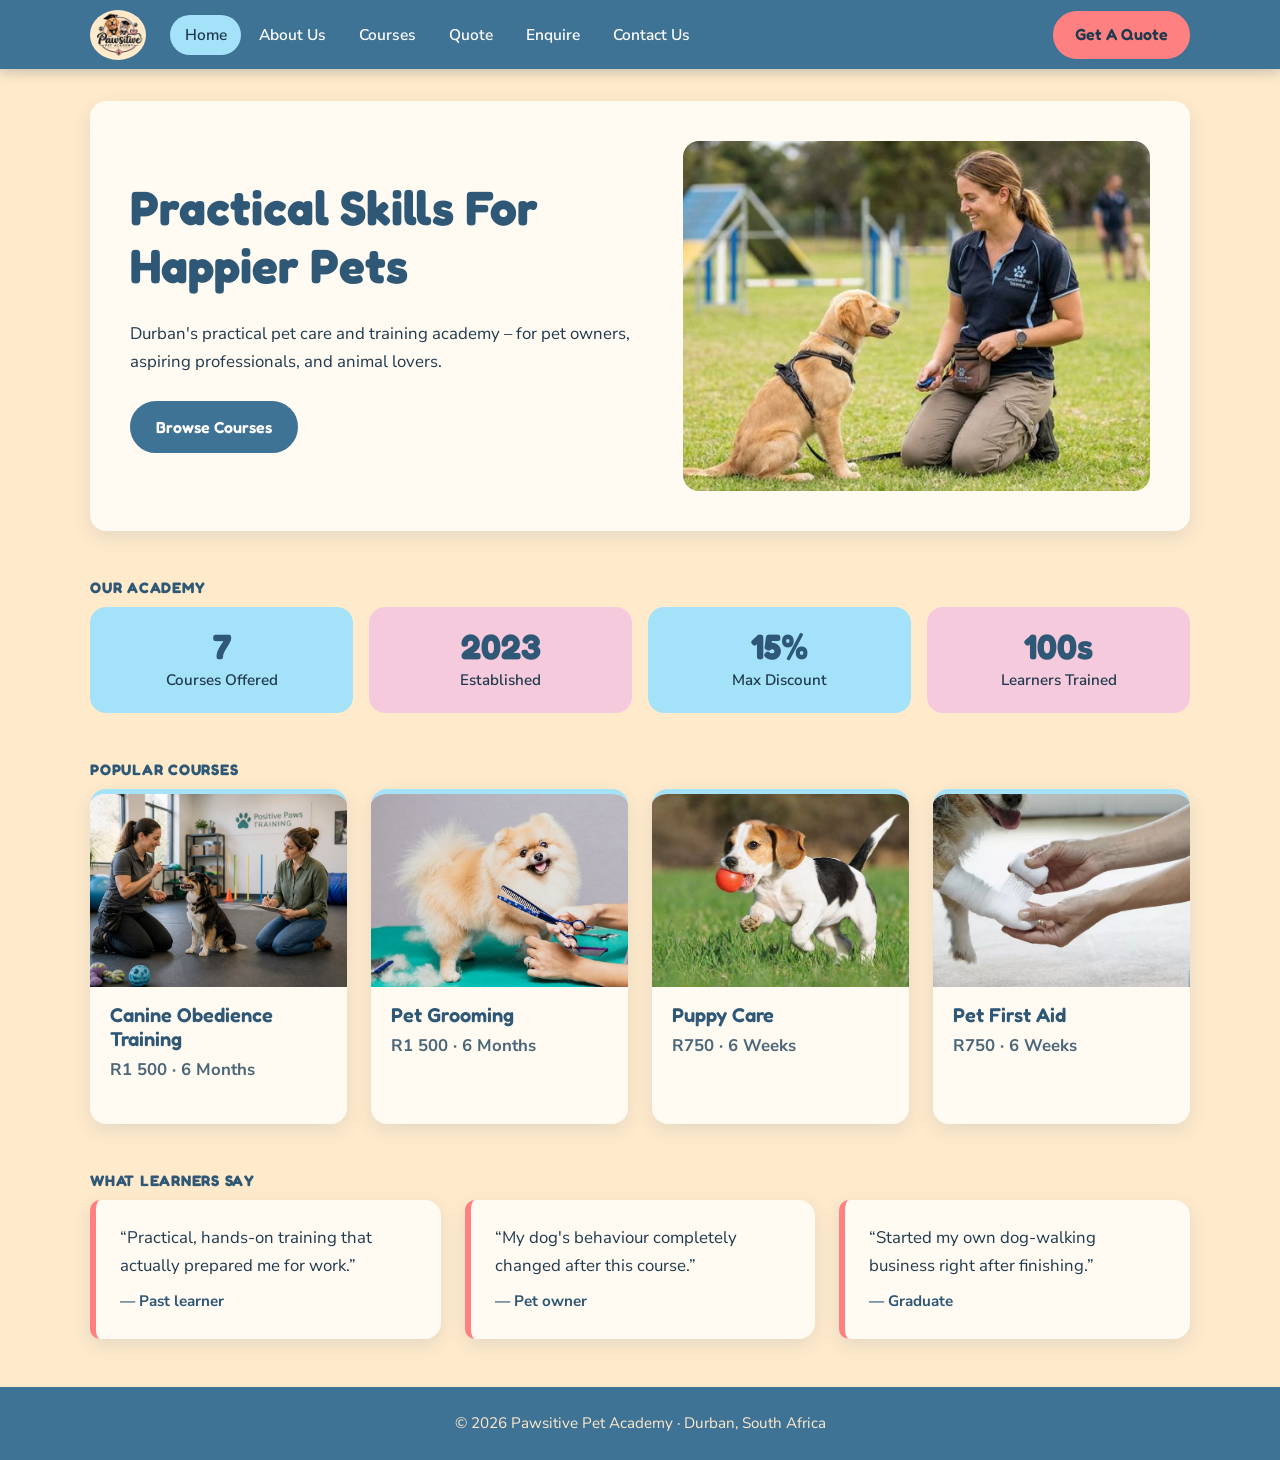
==== commit 7ea35f43: "Fix image path and clean up  functionality in HTML and JavaScript" ====
--- a/index.html
+++ b/index.html
@@ -99,7 +99,7 @@
 
                 <article>
 
-                    <img src="images/canine-obedience- training.jpeg"
+                    <img src="images/canine-obedience-training.jpeg"
                          alt="Canine Obedience Training">
 
                     <h3>Canine Obedience Training</h3>
